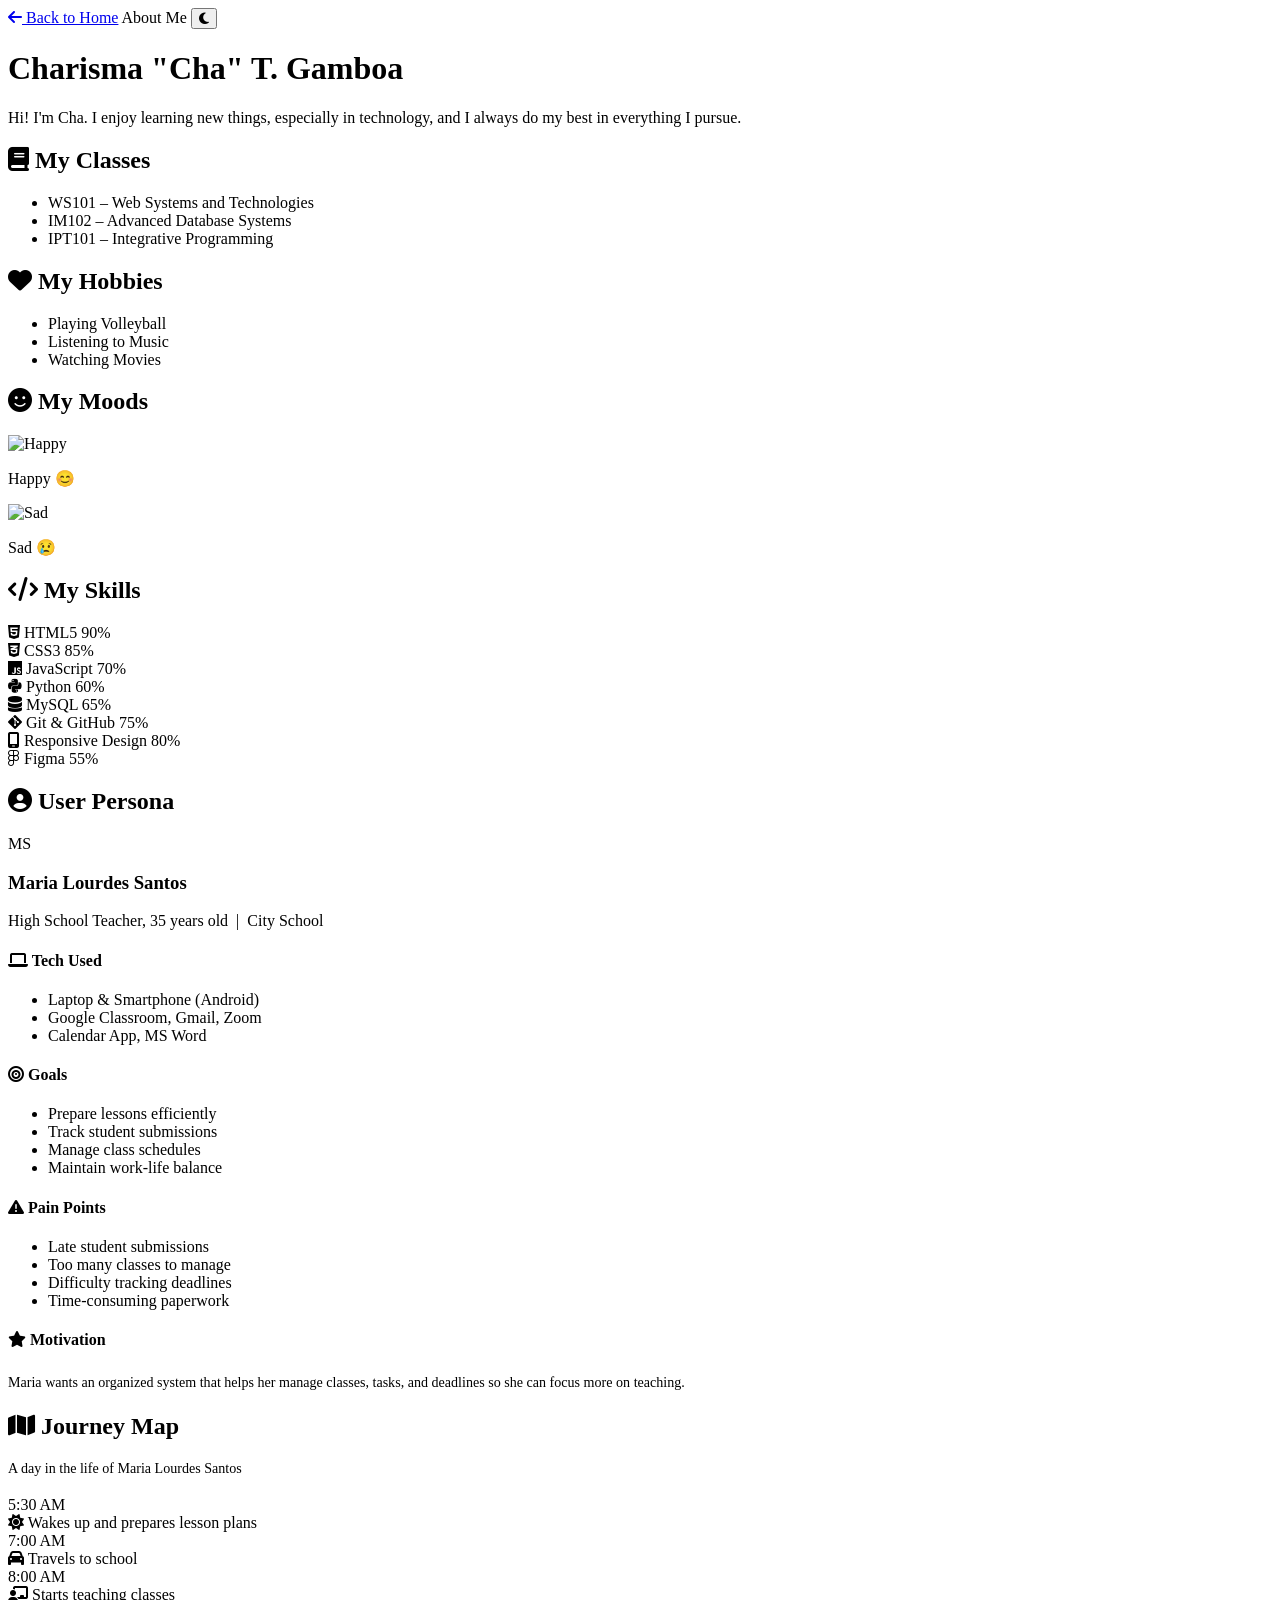
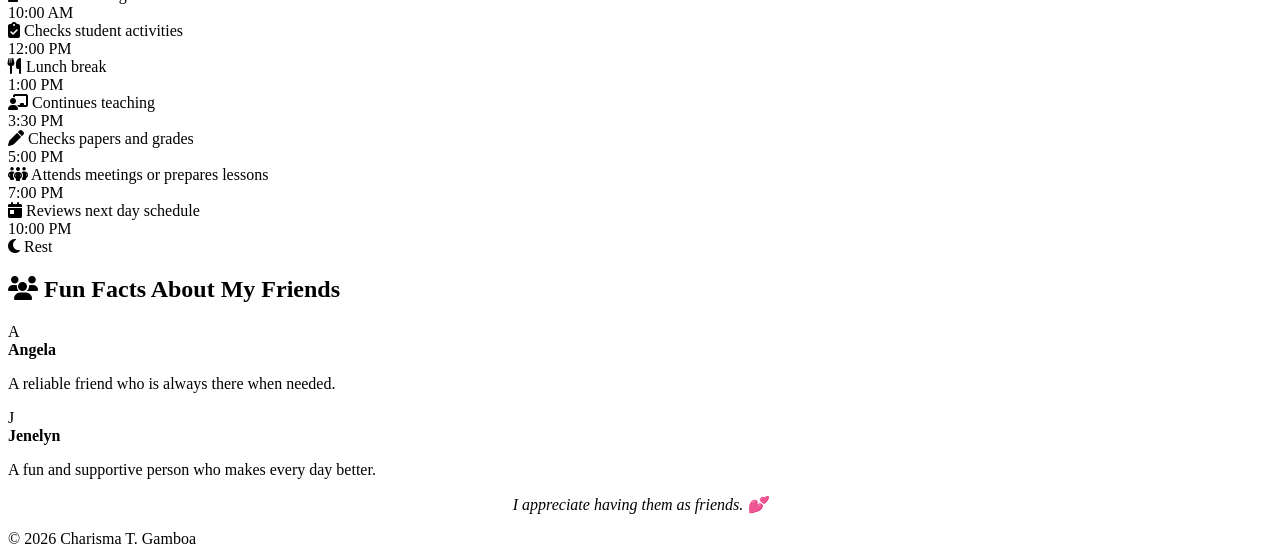
==== about.html @ 109e9622 "Add files via upload" ====
<!DOCTYPE html>
<html lang="en">
<head>
  <meta charset="UTF-8">
  <title>About Me | Charisma Gamboa</title>
  <meta name="viewport" content="width=device-width, initial-scale=1.0">
  <link rel="stylesheet" href="https://cdnjs.cloudflare.com/ajax/libs/font-awesome/6.4.0/css/all.min.css">
  <link href="https://fonts.googleapis.com/css2?family=Playfair+Display:wght@400;700&family=DM+Sans:wght@300;400;500;600&display=swap" rel="stylesheet">
  <link rel="stylesheet" href="css/style.css">
</head>
<body>

<nav class="subnav">
  <a href="home.html"><i class="fa-solid fa-arrow-left"></i> Back to Home</a>
  <span>About Me</span>
  <button class="theme-toggle-btn sm" id="themeToggleBtn" title="Toggle dark mode">
    <i class="fa-solid fa-moon" id="themeIcon"></i>
  </button>
</nav>

<header class="about-header">
  <img src="assets/myphoto.jpg" alt="Charisma Gamboa" class="about-photo" onerror="this.style.display='none'">
  <h1>Charisma "Cha" T. Gamboa</h1>
  <p>Hi! I'm Cha. I enjoy learning new things, especially in technology, and I always do my best in everything I pursue.</p>
</header>

<main class="about-main">

  <section class="about-section">
    <h2><i class="fa-solid fa-book"></i> My Classes</h2>
    <ul>
      <li>WS101 – Web Systems and Technologies</li>
      <li>IM102 – Advanced Database Systems</li>
      <li>IPT101 – Integrative Programming</li>
    </ul>
  </section>

  <section class="about-section">
    <h2><i class="fa-solid fa-heart"></i> My Hobbies</h2>
    <ul>
      <li>Playing Volleyball</li>
      <li>Listening to Music</li>
      <li>Watching Movies</li>
    </ul>
  </section>

  <section class="about-section">
    <h2><i class="fa-solid fa-face-smile"></i> My Moods</h2>
    <div class="mood-row">
      <div class="mood-card">
        <img src="assets/happy.png" alt="Happy" class="mood-img">
        <p>Happy 😊</p>
      </div>
      <div class="mood-card">
        <img src="assets/sad.png" alt="Sad" class="mood-img">
        <p>Sad 😢</p>
      </div>
    </div>
  </section>

  <section class="about-section">
    <h2><i class="fa-solid fa-code"></i> My Skills</h2>
    <div class="skills-list">
      <div class="skill-item">
        <div class="skill-top">
          <span class="skill-label"><i class="fa-brands fa-html5"></i> HTML5</span>
          <span class="skill-pct">90%</span>
        </div>
        <div class="skill-bar"><div class="skill-fill" style="width:0%" data-w="90%"></div></div>
      </div>
      <div class="skill-item">
        <div class="skill-top">
          <span class="skill-label"><i class="fa-brands fa-css3-alt"></i> CSS3</span>
          <span class="skill-pct">85%</span>
        </div>
        <div class="skill-bar"><div class="skill-fill" style="width:0%" data-w="85%"></div></div>
      </div>
      <div class="skill-item">
        <div class="skill-top">
          <span class="skill-label"><i class="fa-brands fa-js"></i> JavaScript</span>
          <span class="skill-pct">70%</span>
        </div>
        <div class="skill-bar"><div class="skill-fill" style="width:0%" data-w="70%"></div></div>
      </div>
      <div class="skill-item">
        <div class="skill-top">
          <span class="skill-label"><i class="fa-brands fa-python"></i> Python</span>
          <span class="skill-pct">60%</span>
        </div>
        <div class="skill-bar"><div class="skill-fill" style="width:0%" data-w="60%"></div></div>
      </div>
      <div class="skill-item">
        <div class="skill-top">
          <span class="skill-label"><i class="fa-solid fa-database"></i> MySQL</span>
          <span class="skill-pct">65%</span>
        </div>
        <div class="skill-bar"><div class="skill-fill" style="width:0%" data-w="65%"></div></div>
      </div>
      <div class="skill-item">
        <div class="skill-top">
          <span class="skill-label"><i class="fa-brands fa-git-alt"></i> Git & GitHub</span>
          <span class="skill-pct">75%</span>
        </div>
        <div class="skill-bar"><div class="skill-fill" style="width:0%" data-w="75%"></div></div>
      </div>
      <div class="skill-item">
        <div class="skill-top">
          <span class="skill-label"><i class="fa-solid fa-mobile-screen"></i> Responsive Design</span>
          <span class="skill-pct">80%</span>
        </div>
        <div class="skill-bar"><div class="skill-fill" style="width:0%" data-w="80%"></div></div>
      </div>
      <div class="skill-item">
        <div class="skill-top">
          <span class="skill-label"><i class="fa-brands fa-figma"></i> Figma</span>
          <span class="skill-pct">55%</span>
        </div>
        <div class="skill-bar"><div class="skill-fill" style="width:0%" data-w="55%"></div></div>
      </div>
    </div>
  </section>

  <!-- USER PERSONA -->
  <section class="about-section">
    <h2><i class="fa-solid fa-user-circle"></i> User Persona</h2>
    <div class="persona-card">
      <div class="persona-header">
        <div class="persona-avatar">MS</div>
        <div>
          <h3 class="persona-name">Maria Lourdes Santos</h3>
          <p class="persona-role">High School Teacher, 35 years old &nbsp;|&nbsp; City School</p>
        </div>
      </div>
      <div class="persona-grid">
        <div class="persona-block">
          <h4><i class="fa-solid fa-laptop"></i> Tech Used</h4>
          <ul>
            <li>Laptop &amp; Smartphone (Android)</li>
            <li>Google Classroom, Gmail, Zoom</li>
            <li>Calendar App, MS Word</li>
          </ul>
        </div>
        <div class="persona-block">
          <h4><i class="fa-solid fa-bullseye"></i> Goals</h4>
          <ul>
            <li>Prepare lessons efficiently</li>
            <li>Track student submissions</li>
            <li>Manage class schedules</li>
            <li>Maintain work-life balance</li>
          </ul>
        </div>
        <div class="persona-block">
          <h4><i class="fa-solid fa-triangle-exclamation"></i> Pain Points</h4>
          <ul>
            <li>Late student submissions</li>
            <li>Too many classes to manage</li>
            <li>Difficulty tracking deadlines</li>
            <li>Time-consuming paperwork</li>
          </ul>
        </div>
        <div class="persona-block">
          <h4><i class="fa-solid fa-star"></i> Motivation</h4>
          <p style="font-size:.88rem;color:var(--muted);line-height:1.6;">Maria wants an organized system that helps her manage classes, tasks, and deadlines so she can focus more on teaching.</p>
        </div>
      </div>
    </div>
  </section>

  <!-- JOURNEY MAP -->
  <section class="about-section">
    <h2><i class="fa-solid fa-map"></i> Journey Map</h2>
    <p style="font-size:.88rem;color:var(--muted);margin-bottom:1.2rem;">A day in the life of Maria Lourdes Santos</p>
    <div class="journey-list">
      <div class="journey-item">
        <div class="journey-time">5:30 AM</div>
        <div class="journey-dot"></div>
        <div class="journey-desc"><i class="fa-solid fa-sun"></i> Wakes up and prepares lesson plans</div>
      </div>
      <div class="journey-item">
        <div class="journey-time">7:00 AM</div>
        <div class="journey-dot"></div>
        <div class="journey-desc"><i class="fa-solid fa-car"></i> Travels to school</div>
      </div>
      <div class="journey-item">
        <div class="journey-time">8:00 AM</div>
        <div class="journey-dot"></div>
        <div class="journey-desc"><i class="fa-solid fa-chalkboard-teacher"></i> Starts teaching classes</div>
      </div>
      <div class="journey-item">
        <div class="journey-time">10:00 AM</div>
        <div class="journey-dot"></div>
        <div class="journey-desc"><i class="fa-solid fa-clipboard-check"></i> Checks student activities</div>
      </div>
      <div class="journey-item">
        <div class="journey-time">12:00 PM</div>
        <div class="journey-dot"></div>
        <div class="journey-desc"><i class="fa-solid fa-utensils"></i> Lunch break</div>
      </div>
      <div class="journey-item">
        <div class="journey-time">1:00 PM</div>
        <div class="journey-dot"></div>
        <div class="journey-desc"><i class="fa-solid fa-chalkboard-teacher"></i> Continues teaching</div>
      </div>
      <div class="journey-item">
        <div class="journey-time">3:30 PM</div>
        <div class="journey-dot"></div>
        <div class="journey-desc"><i class="fa-solid fa-pen"></i> Checks papers and grades</div>
      </div>
      <div class="journey-item">
        <div class="journey-time">5:00 PM</div>
        <div class="journey-dot"></div>
        <div class="journey-desc"><i class="fa-solid fa-people-group"></i> Attends meetings or prepares lessons</div>
      </div>
      <div class="journey-item">
        <div class="journey-time">7:00 PM</div>
        <div class="journey-dot"></div>
        <div class="journey-desc"><i class="fa-solid fa-calendar-day"></i> Reviews next day schedule</div>
      </div>
      <div class="journey-item last">
        <div class="journey-time">10:00 PM</div>
        <div class="journey-dot"></div>
        <div class="journey-desc"><i class="fa-solid fa-moon"></i> Rest</div>
      </div>
    </div>
  </section>

  <section class="about-section">
    <h2><i class="fa-solid fa-users"></i> Fun Facts About My Friends</h2>
    <div class="friends-grid">
      <div class="friend-card">
        <div class="friend-avatar">A</div>
        <div>
          <b>Angela</b>
          <p>A reliable friend who is always there when needed.</p>
        </div>
      </div>
      <div class="friend-card">
        <div class="friend-avatar">J</div>
        <div>
          <b>Jenelyn</b>
          <p>A fun and supportive person who makes every day better.</p>
        </div>
      </div>
    </div>
    <p style="margin-top:1rem;font-style:italic;color:var(--muted);text-align:center;">I appreciate having them as friends. 💕</p>
  </section>

</main>

<footer>© 2026 Charisma T. Gamboa</footer>
<script src="js/main.js"></script>
<script>
  // Animate skill bars on scroll
  const fills = document.querySelectorAll('.skill-fill');
  const obs = new IntersectionObserver((entries) => {
    entries.forEach(e => {
      if (e.isIntersecting) {
        e.target.style.width = e.target.getAttribute('data-w');
        obs.unobserve(e.target);
      }
    });
  }, { threshold: 0.3 });
  fills.forEach(f => obs.observe(f));
</script>
</body>
</html>
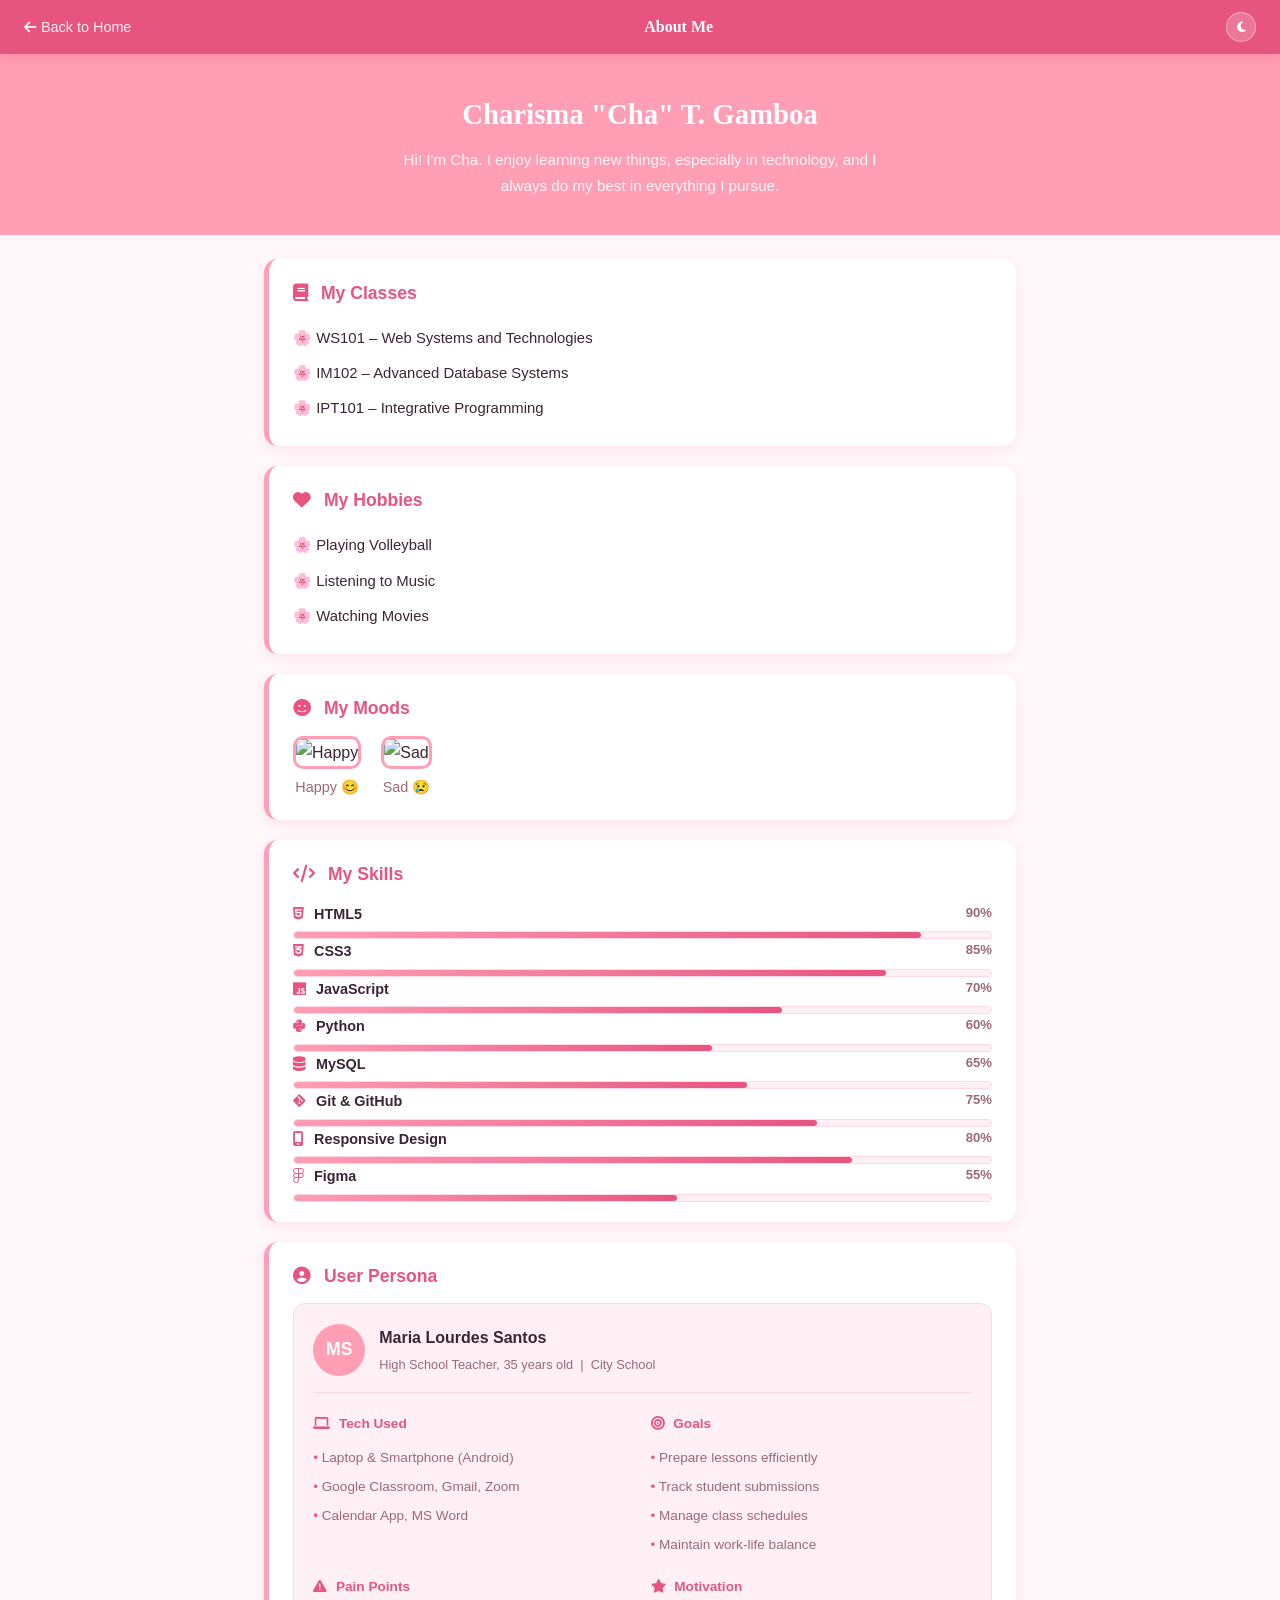
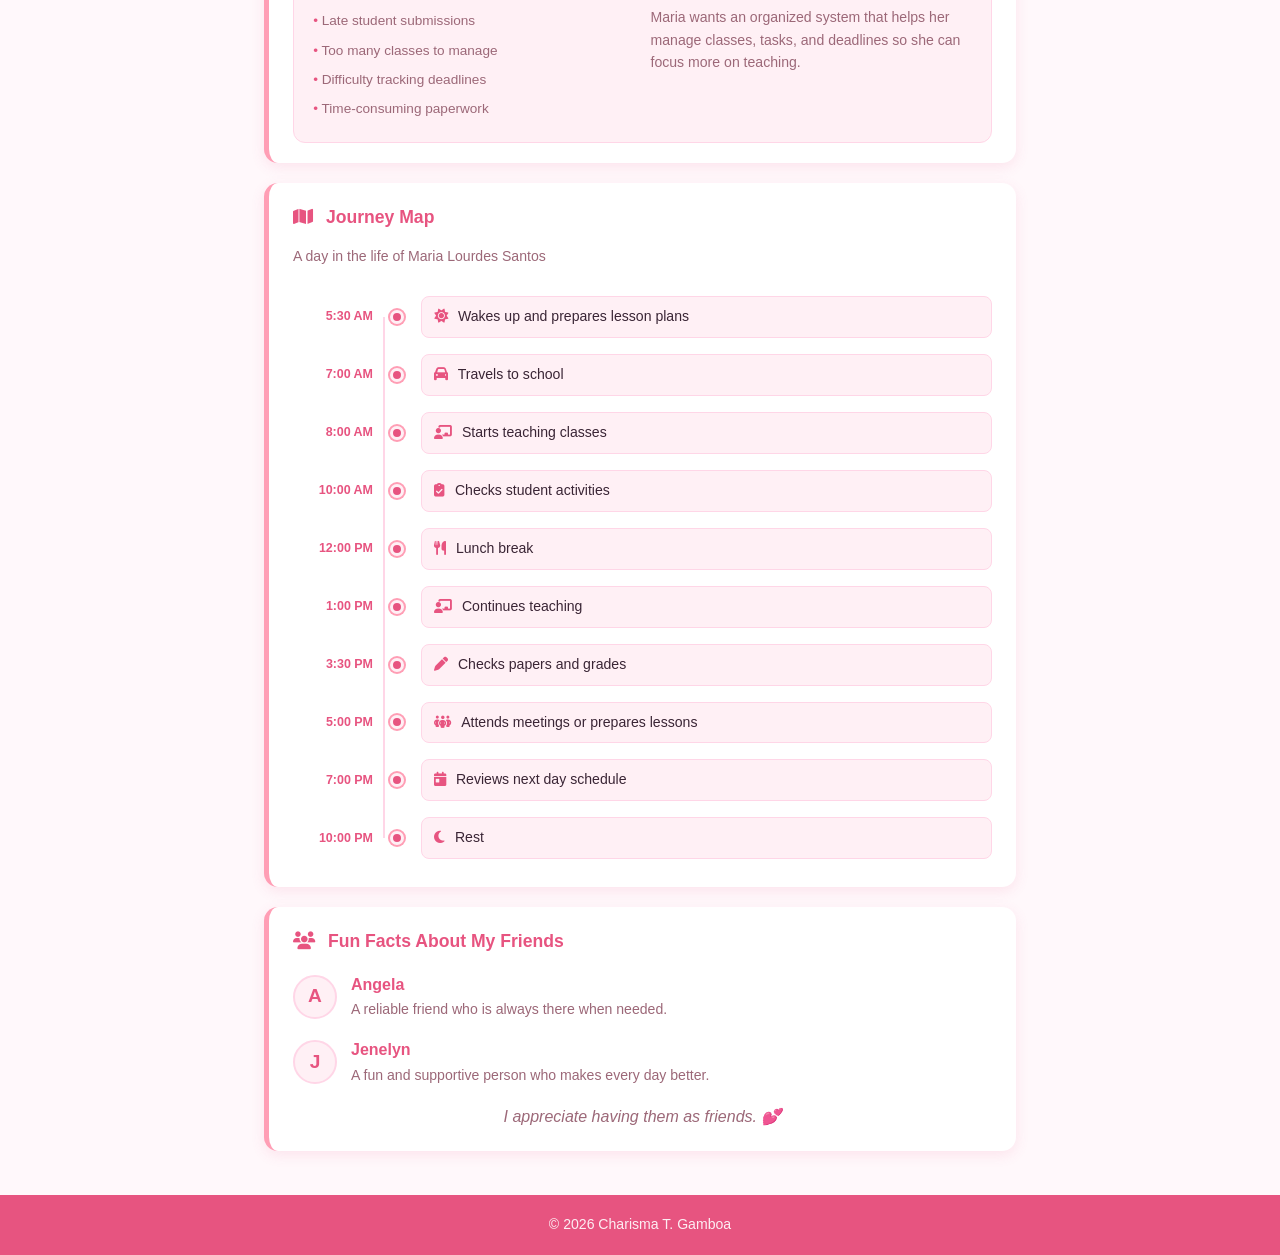
==== commit 6bd535f8: "Fix stylesheet link in about.html" ====
--- a/about.html
+++ b/about.html
@@ -6,7 +6,7 @@
   <meta name="viewport" content="width=device-width, initial-scale=1.0">
   <link rel="stylesheet" href="https://cdnjs.cloudflare.com/ajax/libs/font-awesome/6.4.0/css/all.min.css">
   <link href="https://fonts.googleapis.com/css2?family=Playfair+Display:wght@400;700&family=DM+Sans:wght@300;400;500;600&display=swap" rel="stylesheet">
-  <link rel="stylesheet" href="css/style.css">
+  <link rel="stylesheet" href="style.css">
 </head>
 <body>
 
--- a/style.css
+++ b/style.css
@@ -0,0 +1,582 @@
+/* ================================================
+   CHARISMA T. GAMBOA — PORTFOLIO STYLESHEET
+   ================================================ */
+
+:root {
+  --pink:       #e75480;
+  --pink-light: #ff9eb5;
+  --pink-pale:  #fff0f5;
+  --pink-deep:  #c04070;
+  --pink-border:#ffd6e7;
+  --bg:         #fff8fb;
+  --bg-alt:     #fff0f5;
+  --surface:    #ffffff;
+  --text:       #3a2535;
+  --muted:      #9c6878;
+  --shadow:     rgba(231,84,128,0.12);
+}
+
+body.dark {
+  --bg:         #1a0d14;
+  --bg-alt:     #221019;
+  --surface:    #2d1520;
+  --text:       #fce7f3;
+  --muted:      #d49ab8;
+  --pink-pale:  #2d1520;
+  --pink-border:#4a2038;
+  --shadow:     rgba(231,84,128,0.18);
+}
+
+*, *::before, *::after { box-sizing: border-box; margin: 0; padding: 0; }
+html { scroll-behavior: smooth; }
+
+body {
+  font-family: 'DM Sans', 'Playfair Display', Arial, sans-serif;
+  background: var(--bg);
+  color: var(--text);
+  line-height: 1.7;
+  transition: background 0.3s, color 0.3s;
+}
+
+a { text-decoration: none; color: var(--pink); }
+a:hover { color: var(--pink-deep); }
+img { max-width: 100%; }
+
+/* ---- NAVBAR ---- */
+.topnav {
+  position: sticky; top: 0; z-index: 999;
+  background: var(--pink);
+  display: flex; align-items: center; justify-content: space-between;
+  padding: 14px 32px; gap: 12px;
+  box-shadow: 0 2px 12px rgba(231,84,128,.35);
+  transition: background 0.3s;
+}
+body.dark .topnav { background: #3d1028; }
+
+.brand { font-family: 'Playfair Display', serif; font-size: 1.3rem; color: #fff; font-weight: 700; }
+
+.nav-links { display: flex; gap: 6px; }
+.nav-links a {
+  color: rgba(255,255,255,.85); font-size: .92rem; font-weight: 500;
+  padding: 6px 12px; border-radius: 20px; transition: all .2s;
+}
+.nav-links a:hover { background: rgba(255,255,255,.2); color: #fff; }
+
+.auth-btns { display: flex; gap: 8px; align-items: center; }
+
+.theme-toggle-btn {
+  background: rgba(255,255,255,.2); border: 1.5px solid rgba(255,255,255,.4);
+  border-radius: 50%; width: 34px; height: 34px; cursor: pointer;
+  color: #fff; font-size: .82rem; transition: all .2s;
+  display: flex; align-items: center; justify-content: center;
+}
+.theme-toggle-btn:hover { background: rgba(255,255,255,.35); }
+.theme-toggle-btn.sm { width: 30px; height: 30px; font-size: .75rem; }
+
+.btn-login {
+  padding: 8px 20px; border-radius: 20px; font-size: .88rem; font-weight: 600;
+  cursor: pointer; border: 2px solid #fff; background: transparent; color: #fff;
+  transition: all .2s;
+}
+.btn-login:hover { background: #fff; color: var(--pink); }
+
+.btn-register {
+  padding: 8px 20px; border-radius: 20px; font-size: .88rem; font-weight: 600;
+  cursor: pointer; border: 2px solid #fff; background: #fff; color: var(--pink);
+  transition: all .2s;
+}
+.btn-register:hover { background: var(--pink-deep); color: #fff; border-color: var(--pink-deep); }
+
+.hamburger-btn {
+  display: none; background: none; border: none;
+  color: #fff; font-size: 1.2rem; cursor: pointer;
+}
+
+/* ---- SUBNAV (inner pages) ---- */
+.subnav {
+  display: flex; align-items: center; justify-content: space-between;
+  background: var(--pink); padding: 12px 24px; color: #fff;
+  position: sticky; top: 0; z-index: 100;
+  box-shadow: 0 2px 12px rgba(231,84,128,.3);
+}
+.subnav a { color: rgba(255,255,255,.9); font-size: .9rem; font-weight: 500; transition: color .2s; }
+.subnav a:hover { color: #fff; }
+.subnav span { font-family: 'Playfair Display', serif; font-size: 1rem; color: #fff; font-weight: 600; }
+
+/* ---- HERO ---- */
+.hero {
+  background: linear-gradient(135deg, var(--pink) 0%, var(--pink-light) 60%, #ffd6e7 100%);
+  padding: 80px 32px 64px;
+  display: flex; align-items: center; justify-content: center;
+  gap: 60px; flex-wrap: wrap; text-align: center;
+  position: relative; overflow: hidden;
+}
+.hero-blob {
+  position: absolute; border-radius: 50%; filter: blur(70px); opacity: 0.3; pointer-events: none;
+}
+.b1 { width: 400px; height: 400px; background: #ffadd2; top: -100px; right: -80px; animation: blobFloat 8s ease-in-out infinite; }
+.b2 { width: 280px; height: 280px; background: #ffd6e7; bottom: -60px; left: -60px; animation: blobFloat 10s ease-in-out infinite reverse; }
+@keyframes blobFloat {
+  0%, 100% { transform: translate(0,0) scale(1); }
+  50%       { transform: translate(20px,-20px) scale(1.06); }
+}
+.hero-photo {
+  width: 160px; height: 160px; border-radius: 50%; object-fit: cover;
+  border: 5px solid #fff; box-shadow: 0 8px 32px rgba(0,0,0,.18);
+  position: relative; z-index: 1;
+}
+.hero-text { position: relative; z-index: 1; max-width: 520px; animation: fadeUp .8s ease forwards; }
+@keyframes fadeUp { from { opacity:0; transform:translateY(30px); } to { opacity:1; transform:translateY(0); } }
+.hero-tag { font-size: .82rem; font-weight: 600; color: rgba(255,255,255,.8); letter-spacing: 2px; text-transform: uppercase; margin-bottom: .4rem; }
+.hero-text h1 { font-family: 'Playfair Display', serif; font-size: clamp(1.8rem,5vw,2.8rem); color: #fff; margin-bottom: 10px; }
+.hero-text p  { font-size: 1.05rem; color: rgba(255,255,255,.9); line-height: 1.7; margin-bottom: 24px; }
+.hero-cta {
+  display: inline-block; padding: 12px 32px; background: #fff; color: var(--pink);
+  border-radius: 30px; font-weight: 700; font-size: 1rem; cursor: pointer; border: none;
+  box-shadow: 0 4px 16px rgba(0,0,0,.15); transition: all .2s; font-family: 'DM Sans', sans-serif;
+}
+.hero-cta:hover { transform: translateY(-2px); box-shadow: 0 8px 24px rgba(0,0,0,.2); }
+
+/* ---- SECTION LABELS ---- */
+.section-label { text-align: center; padding: 48px 20px 8px; }
+.section-label h2 { font-family: 'Playfair Display', serif; font-size: 1.9rem; color: var(--pink); }
+.section-label p  { color: var(--muted); margin-top: 6px; font-size: .95rem; }
+.section-label code { background: var(--bg-alt); padding: 2px 6px; border-radius: 4px; font-size: .85rem; color: var(--pink-deep); }
+.divider { width: 60px; height: 3px; background: var(--pink-light); border-radius: 4px; margin: 12px auto 36px; }
+.section-alt { background: var(--bg-alt); }
+
+/* ---- ABOUT GRID ---- */
+.about-grid {
+  display: flex; flex-wrap: wrap; gap: 20px;
+  max-width: 900px; margin: 0 auto 24px; padding: 0 24px; justify-content: center;
+}
+.info-card {
+  background: var(--surface); border-radius: 14px; padding: 22px 28px;
+  flex: 1 1 250px; max-width: 340px;
+  border-left: 5px solid var(--pink-light);
+  box-shadow: 0 4px 16px var(--shadow);
+  transition: transform .25s;
+}
+.info-card:hover { transform: translateY(-4px); }
+.info-card h3 { color: var(--pink); margin-bottom: 12px; font-size: 1rem; font-weight: 600; }
+.info-card h3 i { margin-right: 6px; }
+.info-card ul { list-style: none; }
+.info-card ul li { padding: 5px 0; font-size: .93rem; color: var(--text); }
+.info-card ul li::before { content: '🌸 '; }
+
+/* ---- ACT CARDS ---- */
+.cards-row {
+  display: flex; flex-wrap: wrap; gap: 20px;
+  max-width: 860px; margin: 0 auto 24px; padding: 0 24px; justify-content: center;
+}
+.act-card {
+  background: var(--surface); border-radius: 16px; padding: 28px 24px;
+  flex: 1 1 220px; max-width: 260px; text-align: center;
+  box-shadow: 0 4px 18px var(--shadow); transition: all .25s;
+}
+.act-card:hover { transform: translateY(-4px); box-shadow: 0 10px 28px rgba(231,84,128,.2); }
+.act-icon { font-size: 2.4rem; margin-bottom: 12px; }
+.act-card h3 { color: var(--pink); font-size: 1.05rem; margin-bottom: 8px; }
+.act-card p  { font-size: .87rem; color: var(--muted); line-height: 1.5; }
+.lock-badge {
+  display: inline-block; margin-top: 14px; padding: 5px 14px;
+  border-radius: 20px; font-size: .78rem; font-weight: 600;
+  background: var(--pink-pale); color: var(--pink);
+}
+
+/* ---- PROJECTS ROW (JSON) ---- */
+.projects-row {
+  display: flex; flex-wrap: wrap; gap: 20px;
+  max-width: 1000px; margin: 0 auto 40px; padding: 0 24px; justify-content: center;
+}
+.project-json-card {
+  background: var(--surface); border-radius: 16px; padding: 1.5rem;
+  flex: 1 1 220px; max-width: 280px;
+  box-shadow: 0 4px 18px var(--shadow);
+  border-top: 4px solid var(--pink);
+  transition: transform .25s, box-shadow .25s;
+}
+.project-json-card.purple { border-top-color: #a78bfa; }
+.project-json-card.teal   { border-top-color: #2dd4bf; }
+.project-json-card.blue   { border-top-color: #60a5fa; }
+.project-json-card.pink   { border-top-color: var(--pink); }
+.project-json-card:hover  { transform: translateY(-5px); box-shadow: 0 12px 30px var(--shadow); }
+.pj-icon { font-size: 1.5rem; color: var(--pink); margin-bottom: .5rem; }
+.pj-title { font-weight: 600; font-size: .95rem; margin-bottom: .4rem; color: var(--text); }
+.pj-desc  { font-size: .83rem; color: var(--muted); margin-bottom: .8rem; line-height: 1.5; }
+.pj-tags  { display: flex; flex-wrap: wrap; gap: .3rem; }
+.pj-tag {
+  font-size: .7rem; font-weight: 500;
+  background: var(--pink-pale); color: var(--pink-deep);
+  padding: 2px 8px; border-radius: 20px; border: 1px solid var(--pink-border);
+}
+.pj-status {
+  font-size: .72rem; font-weight: 600; padding: 3px 9px;
+  border-radius: 20px; margin-bottom: .5rem; display: inline-block;
+}
+.status-done { background: #d1fae5; color: #065f46; }
+.status-wip  { background: #fef3c7; color: #92400e; }
+body.dark .status-done { background: #064e3b; color: #6ee7b7; }
+body.dark .status-wip  { background: #451a03; color: #fcd34d; }
+
+/* ---- STORY PREVIEW ---- */
+.story-preview-wrap { max-width: 700px; margin: 0 auto 24px; padding: 0 24px; }
+.story-strip {
+  background: var(--surface); border-radius: 16px; padding: 28px 32px;
+  box-shadow: 0 4px 16px var(--shadow); text-align: center;
+}
+.story-icon { font-size: 3rem; color: var(--pink); margin-bottom: 12px; }
+.story-strip h3 { font-family: 'Playfair Display', serif; font-size: 1.4rem; color: var(--pink); margin-bottom: 8px; }
+.story-strip p  { color: var(--muted); font-size: .95rem; font-style: italic; }
+.story-dots { display: flex; justify-content: center; gap: 8px; margin-top: 16px; }
+.story-dots span { width: 10px; height: 10px; border-radius: 50%; background: var(--pink-light); display: inline-block; }
+.story-dots span:first-child { background: var(--pink); }
+
+/* ---- CTA BANNER ---- */
+.cta-banner {
+  background: linear-gradient(135deg, var(--pink-deep), var(--pink));
+  padding: 52px 24px; text-align: center;
+}
+.cta-banner h2 { font-family: 'Playfair Display', serif; font-size: 2rem; color: #fff; margin-bottom: 10px; }
+.cta-banner p  { color: rgba(255,255,255,.85); margin-bottom: 28px; font-size: 1rem; }
+.cta-btns { display: flex; gap: 16px; justify-content: center; flex-wrap: wrap; }
+.cta-btns button { padding: 13px 34px; border-radius: 30px; font-size: 1rem; font-weight: 700; cursor: pointer; transition: all .2s; border: 2px solid #fff; font-family: 'DM Sans', sans-serif; }
+.cta-primary   { background: #fff; color: var(--pink); }
+.cta-primary:hover { background: var(--pink-pale); }
+.cta-secondary { background: transparent; color: #fff; }
+.cta-secondary:hover { background: rgba(255,255,255,.15); }
+
+/* ---- FOOTER ---- */
+footer {
+  background: var(--pink); color: rgba(255,255,255,.9);
+  text-align: center; padding: 18px; font-size: .88rem;
+}
+body.dark footer { background: #3d1028; }
+
+/* ---- MODAL ---- */
+.modal-overlay {
+  display: none; position: fixed; inset: 0; z-index: 1000;
+  background: rgba(58,37,53,.55); backdrop-filter: blur(4px);
+  align-items: center; justify-content: center;
+}
+.modal-overlay.active { display: flex; }
+.modal-box {
+  background: var(--surface); border-radius: 20px; padding: 36px 32px;
+  width: 100%; max-width: 420px; box-shadow: 0 20px 60px rgba(0,0,0,.25);
+  border-top: 6px solid var(--pink-light); position: relative;
+  animation: popIn .3s ease; max-height: 90vh; overflow-y: auto;
+}
+@keyframes popIn { from { transform: scale(.92) translateY(20px); opacity: 0; } to { transform: scale(1) translateY(0); opacity: 1; } }
+.modal-close {
+  position: absolute; top: 14px; right: 18px; font-size: 1.4rem;
+  color: var(--muted); cursor: pointer; background: none; border: none; line-height: 1;
+}
+.modal-close:hover { color: var(--pink); }
+.modal-tabs { display: flex; margin-bottom: 28px; border-radius: 10px; overflow: hidden; border: 2px solid var(--pink-light); }
+.modal-tab {
+  flex: 1; padding: 10px; text-align: center; cursor: pointer; font-weight: 600;
+  font-size: .93rem; background: var(--surface); color: var(--muted); border: none; transition: all .2s;
+  font-family: 'DM Sans', sans-serif;
+}
+.modal-tab.active { background: var(--pink); color: #fff; }
+.modal-form { display: none; }
+.modal-form.active { display: block; }
+.modal-form h2 { font-family: 'Playfair Display', serif; text-align: center; color: var(--pink); font-size: 1.5rem; margin-bottom: 20px; }
+.modal-form label { display: block; font-weight: 500; margin-top: 14px; font-size: .9rem; color: var(--text); }
+.modal-form input {
+  width: 100%; padding: 11px 14px; margin-top: 6px;
+  border: 2px solid var(--pink-border); border-radius: 10px; font-size: .95rem;
+  outline: none; transition: border-color .2s; font-family: 'DM Sans', sans-serif;
+  background: var(--bg); color: var(--text);
+}
+.modal-form input:focus { border-color: var(--pink); }
+.modal-form input.error { border-color: #e74c3c; }
+.submit-btn {
+  width: 100%; margin-top: 20px; padding: 13px; background: var(--pink); color: #fff;
+  border: none; border-radius: 25px; font-size: 1rem; font-weight: 700; cursor: pointer;
+  transition: background .2s; font-family: 'DM Sans', sans-serif;
+}
+.submit-btn:hover { background: var(--pink-deep); }
+.switch-link { text-align: center; margin-top: 14px; font-size: .87rem; color: var(--muted); }
+.switch-link a { color: var(--pink); font-weight: 600; cursor: pointer; }
+
+.pw-wrap { position: relative; }
+.pw-wrap input { padding-right: 2.8rem; }
+.eye-btn {
+  position: absolute; right: .8rem; top: 50%; transform: translateY(-50%);
+  background: none; border: none; color: var(--muted); cursor: pointer; font-size: .9rem;
+  transition: color .2s;
+}
+.eye-btn:hover { color: var(--pink); }
+
+.form-error { display: block; font-size: .78rem; color: #e74c3c; min-height: 1rem; margin-top: 3px; }
+.login-err  { text-align: center; font-size: .85rem; font-weight: 500; }
+
+.google-divider { display: flex; align-items: center; gap: 10px; margin: 18px 0; }
+.google-divider hr { flex: 1; border: none; border-top: 1px solid var(--pink-border); }
+.google-divider span { color: var(--muted); font-size: .82rem; }
+.google-btn {
+  width: 100%; padding: 11px; border-radius: 25px; border: 2px solid var(--pink-border);
+  background: var(--surface); font-size: .93rem; font-weight: 600; cursor: pointer;
+  display: flex; align-items: center; justify-content: center; gap: 10px;
+  color: var(--muted); transition: background .2s; font-family: 'DM Sans', sans-serif;
+}
+.google-btn:hover { background: var(--bg-alt); }
+
+.otp-title { font-family: 'Playfair Display', serif; color: var(--pink); font-size: 1.4rem; text-align: center; margin-bottom: 8px; }
+.otp-sub   { text-align: center; color: var(--muted); font-size: .9rem; margin-bottom: 16px; }
+.otp-box {
+  background: var(--pink-pale); border: 2px dashed var(--pink-light); border-radius: 10px;
+  padding: 12px; text-align: center; font-weight: 700; color: var(--pink);
+  margin-bottom: 16px; font-size: 1.1rem;
+}
+
+/* ---- HOME HEADER ---- */
+.home-header {
+  background: linear-gradient(135deg, var(--pink) 0%, var(--pink-light) 100%);
+  padding: 28px 24px; text-align: center; position: relative;
+  box-shadow: 0 4px 20px var(--shadow);
+  display: flex; align-items: center; justify-content: center; gap: 2rem;
+}
+body.dark .home-header { background: linear-gradient(135deg, #3d1028 0%, #5a1a3a 100%); }
+.home-header h1 { font-family: 'Playfair Display', serif; font-size: clamp(1.4rem,5vw,2rem); color: #fff; letter-spacing: .04em; }
+.home-header p  { color: rgba(255,255,255,.85); font-size: .9rem; font-weight: 600; }
+.logout-btn {
+  background: #fff; color: var(--pink); border: 2px solid var(--pink);
+  padding: 7px 16px; border-radius: 20px; font-weight: 700; font-size: 13px;
+  cursor: pointer; transition: all .2s; font-family: 'DM Sans', sans-serif;
+}
+.logout-btn:hover { background: var(--pink); color: #fff; }
+.page-title { text-align: center; margin-bottom: 36px; }
+.page-title h2 { font-family: 'Playfair Display', serif; font-size: 1.75rem; color: var(--pink-deep); }
+.page-title p  { color: var(--muted); font-size: .95rem; margin-top: 6px; }
+
+/* ---- ACCORDION ---- */
+.accordion { display: flex; flex-direction: column; gap: 18px; }
+.panel {
+  background: var(--surface); border-radius: 18px;
+  box-shadow: 0 4px 20px var(--shadow); overflow: hidden;
+  border: 2px solid transparent; transition: border-color .3s;
+}
+.panel.open { border-color: var(--pink-light); }
+.panel-header {
+  display: flex; align-items: center; justify-content: space-between;
+  padding: 20px 24px; cursor: pointer; user-select: none; gap: 12px; transition: background .2s;
+}
+.panel-header:hover { background: var(--pink-pale); }
+.panel-left { display: flex; align-items: center; gap: 16px; }
+.panel-icon { width: 48px; height: 48px; border-radius: 14px; display: flex; align-items: center; justify-content: center; font-size: 1.3rem; flex-shrink: 0; }
+.prelim-icon  { background: #ffe4ef; color: #e75480; }
+.midterm-icon { background: #fde8f3; color: #c42d72; }
+.finals-icon  { background: #fbd5e8; color: #a0235c; }
+body.dark .prelim-icon  { background: #4d1a2e; color: #f9a8d4; }
+body.dark .midterm-icon { background: #3d1022; color: #f472b6; }
+body.dark .finals-icon  { background: #350e1c; color: #ec4899; }
+.panel-title h3 { font-family: 'Playfair Display', serif; font-size: 1.15rem; color: var(--pink-deep); }
+.panel-title span { font-size: .8rem; color: var(--muted); font-weight: 600; }
+body.dark .panel-title h3 { color: var(--pink-light); }
+.chevron { color: var(--pink); font-size: 1rem; transition: transform .35s cubic-bezier(.4,0,.2,1); flex-shrink: 0; }
+.panel.open .chevron { transform: rotate(180deg); }
+.panel-body { max-height: 0; overflow: hidden; transition: max-height .45s cubic-bezier(.4,0,.2,1); }
+.panel.open .panel-body { max-height: 600px; }
+.panel-inner { padding: 0 24px 24px; border-top: 1px solid var(--pink-border); }
+.activity-grid { display: grid; grid-template-columns: repeat(auto-fill,minmax(180px,1fr)); gap: 12px; margin-top: 16px; }
+.activity-card {
+  background: var(--pink-pale); border: 1.5px solid var(--pink-border); border-radius: 12px;
+  padding: 16px 14px; text-decoration: none; color: var(--text);
+  transition: all .22s; display: flex; align-items: center; gap: 10px;
+  font-weight: 600; font-size: .9rem;
+}
+.activity-card:hover { background: var(--pink); color: #fff; border-color: var(--pink); transform: translateY(-2px); box-shadow: 0 6px 16px var(--shadow); }
+.activity-card i { font-size: 1.1rem; width: 22px; text-align: center; }
+.tba-badge { display: inline-block; margin-top: 16px; background: var(--bg-alt); color: var(--muted); border: 1.5px dashed var(--pink-border); border-radius: 10px; padding: 12px 20px; font-size: .88rem; font-weight: 600; width: 100%; text-align: center; }
+
+/* ---- ABOUT PAGE ---- */
+.about-header {
+  background: var(--pink-light); text-align: center; padding: 36px 24px; color: white;
+}
+body.dark .about-header { background: #3d1028; }
+.about-photo { width: 140px; height: 140px; border-radius: 50%; object-fit: cover; border: 4px solid #fff; margin-bottom: 12px; }
+.about-header h1 { font-family: 'Playfair Display', serif; font-size: 1.8rem; margin-bottom: 8px; }
+.about-header p  { font-size: .95rem; opacity: .9; max-width: 500px; margin: 0 auto; }
+.about-main  { max-width: 800px; margin: 0 auto; padding: 24px; }
+.about-section {
+  background: var(--surface); border-radius: 14px; padding: 20px 24px;
+  margin-bottom: 20px; border-left: 5px solid var(--pink-light);
+  box-shadow: 0 4px 14px var(--shadow);
+}
+.about-section h2 { color: var(--pink); margin-bottom: 12px; font-size: 1.1rem; font-weight: 600; }
+.about-section h2 i { margin-right: 8px; }
+.about-section ul { list-style: none; }
+.about-section ul li { padding: 5px 0; font-size: .93rem; color: var(--text); }
+.about-section ul li::before { content: '🌸 '; }
+.mood-row { display: flex; gap: 20px; flex-wrap: wrap; margin-top: 12px; }
+.mood-card { text-align: center; }
+.mood-img { width: 100px; border-radius: 10px; border: 3px solid var(--pink-light); }
+.mood-card p { margin-top: 6px; font-size: .9rem; color: var(--muted); }
+.friends-grid { display: flex; flex-direction: column; gap: 14px; margin-top: 14px; }
+.friend-card { display: flex; align-items: center; gap: 14px; }
+.friend-avatar {
+  width: 44px; height: 44px; border-radius: 50%; background: var(--pink-pale);
+  color: var(--pink); font-weight: 700; font-size: 1.2rem;
+  display: flex; align-items: center; justify-content: center; flex-shrink: 0;
+  border: 2px solid var(--pink-border);
+}
+.friend-card b { color: var(--pink); }
+.friend-card p { font-size: .88rem; color: var(--muted); }
+
+/* ---- STORY PAGE ---- */
+.story-box {
+  background: var(--surface); max-width: 600px; width: 100%;
+  padding: 40px 36px; border-radius: 24px;
+  box-shadow: 0 12px 40px var(--shadow); text-align: center;
+  border-top: 5px solid var(--pink-light);
+}
+.story-progress { font-size: .8rem; color: var(--muted); margin-bottom: 12px; font-weight: 600; }
+.story-icon-wrap { font-size: 3.5rem; margin-bottom: 16px; }
+.story-box h2 { font-family: 'Playfair Display', serif; color: var(--pink); margin-bottom: 12px; font-size: 1.5rem; }
+.story-box p  { font-size: 1.05rem; color: var(--text); line-height: 1.7; margin-bottom: 24px; }
+.story-nav-btns { display: flex; gap: 12px; justify-content: center; margin-bottom: 12px; }
+.story-nav-btns button, .close-btn {
+  padding: 10px 22px; border: none; border-radius: 20px; font-weight: 600;
+  cursor: pointer; font-size: .9rem; transition: all .2s; font-family: 'DM Sans', sans-serif;
+}
+.prev { background: #f1f1f1; color: #555; }
+.prev:hover { background: #e0e0e0; }
+.next { background: var(--pink-light); color: white; }
+.next:hover { background: var(--pink); }
+.close-btn { background: var(--pink); color: white; display: block; width: 100%; }
+.close-btn:hover { background: var(--pink-deep); }
+body.dark .prev { background: #4a2038; color: var(--muted); }
+
+/* ---- PROJECT PAGE ---- */
+.project-main { max-width: 900px; margin: 0 auto; padding: 0 24px 40px; }
+.media-grid   { display: grid; grid-template-columns: repeat(auto-fit, minmax(280px, 1fr)); gap: 24px; }
+.media-card {
+  background: var(--surface); border-radius: 14px; padding: 24px;
+  border-left: 5px solid var(--pink-light); box-shadow: 0 4px 14px var(--shadow);
+}
+.media-card h3 { color: var(--pink); margin-bottom: 8px; font-size: 1rem; }
+.media-card h3 i { margin-right: 8px; }
+
+/* ---- TOOLS (assistance / quiz) ---- */
+.tool-main { max-width: 620px; margin: 40px auto 60px; padding: 0 20px; }
+.tool-card {
+  background: var(--surface); border-radius: 18px; padding: 32px 28px;
+  box-shadow: 0 4px 24px var(--shadow); border-top: 5px solid var(--pink-light);
+}
+.tool-card h2 { color: var(--pink); text-align: center; margin-bottom: 6px; font-size: 1.3rem; }
+.tool-sub { text-align: center; color: var(--muted); margin-bottom: 24px; font-size: .9rem; }
+.timer-text { font-weight: 700; color: var(--pink); }
+.quiz-progress-bar { height: 6px; background: var(--pink-pale); border-radius: 10px; margin-bottom: 20px; }
+.quiz-progress-fill { height: 100%; background: linear-gradient(90deg, var(--pink-light), var(--pink)); border-radius: 10px; transition: width 1s linear; }
+.qa-item { margin-bottom: 20px; padding-bottom: 18px; border-bottom: 1px solid var(--pink-border); }
+.qa-question { font-weight: 600; margin-bottom: 8px; color: var(--text); }
+.qa-input-row { display: flex; gap: 8px; }
+.qa-input-row input { flex: 1; padding: 8px 12px; border: 2px solid var(--pink-border); border-radius: 8px; outline: none; font-family: 'DM Sans', sans-serif; background: var(--bg); color: var(--text); transition: border-color .2s; }
+.qa-input-row input:focus { border-color: var(--pink); }
+.qa-input-row button { padding: 8px 16px; background: var(--pink); color: #fff; border: none; border-radius: 8px; cursor: pointer; font-weight: 600; transition: background .2s; font-family: 'DM Sans', sans-serif; }
+.qa-input-row button:hover { background: var(--pink-deep); }
+.feedback { margin-top: 6px; font-size: .88rem; font-weight: 600; min-height: 1.2rem; }
+.progress-bar-wrap { height: 8px; background: var(--pink-pale); border-radius: 10px; margin: 16px 0 8px; }
+.progress-bar { height: 100%; background: linear-gradient(90deg, var(--pink-light), var(--pink)); border-radius: 10px; transition: width .5s; }
+.progress-text { font-size: .88rem; color: var(--muted); text-align: center; }
+.link-btn { display: inline-block; margin-top: 16px; color: var(--pink); font-weight: 600; font-size: .9rem; }
+.quiz-question { margin-bottom: 18px; padding-bottom: 14px; border-bottom: 1px solid var(--pink-border); }
+.quiz-question p { font-weight: 600; margin-bottom: 8px; color: var(--text); }
+.radio-opt { display: block; padding: 6px 0; cursor: pointer; font-size: .92rem; color: var(--text); }
+.radio-opt input { margin-right: 8px; accent-color: var(--pink); }
+#submitQuizBtn { margin-top: 8px; padding: 12px 30px; background: var(--pink); color: #fff; border: none; border-radius: 25px; font-weight: 700; font-size: 1rem; cursor: pointer; transition: background .2s; font-family: 'DM Sans', sans-serif; }
+#submitQuizBtn:hover { background: var(--pink-deep); }
+#submitQuizBtn:disabled { background: #ccc; cursor: not-allowed; }
+.quiz-result { margin-top: 16px; font-weight: 700; font-size: 1rem; text-align: center; color: var(--pink); min-height: 1.5rem; }
+
+/* ---- USER PERSONA ---- */
+.persona-card { background: var(--bg-alt); border-radius: 12px; padding: 1.2rem; border: 1px solid var(--pink-border); }
+.persona-header { display: flex; align-items: center; gap: 14px; margin-bottom: 1.2rem; padding-bottom: 1rem; border-bottom: 1px solid var(--pink-border); }
+.persona-avatar { width: 52px; height: 52px; border-radius: 50%; background: var(--pink-light); color: white; font-weight: 700; font-size: 1.1rem; display: flex; align-items: center; justify-content: center; flex-shrink: 0; }
+.persona-name { font-weight: 700; font-size: 1rem; color: var(--text); margin-bottom: 3px; }
+.persona-role { font-size: .8rem; color: var(--muted); }
+.persona-grid { display: grid; grid-template-columns: 1fr 1fr; gap: 1rem; }
+.persona-block h4 { font-size: .85rem; font-weight: 700; color: var(--pink); margin-bottom: .5rem; }
+.persona-block h4 i { margin-right: 5px; }
+.persona-block ul { list-style: none; }
+.persona-block ul li { font-size: .85rem; color: var(--muted); padding: 3px 0; }
+.persona-block ul li::before { content: '• '; color: var(--pink); }
+
+/* ---- JOURNEY MAP ---- */
+.journey-list { display: flex; flex-direction: column; position: relative; padding-left: 0; }
+.journey-item { display: grid; grid-template-columns: 80px 24px 1fr; align-items: center; gap: 12px; position: relative; padding: 8px 0; }
+.journey-item:not(.last)::after { content: ''; position: absolute; left: 91px; top: 50%; bottom: -50%; width: 2px; background: var(--pink-border); transform: translateX(-50%); }
+.journey-time { font-size: .78rem; font-weight: 700; color: var(--pink); text-align: right; white-space: nowrap; }
+.journey-dot { width: 14px; height: 14px; border-radius: 50%; background: var(--pink); border: 3px solid var(--pink-pale); box-shadow: 0 0 0 2px var(--pink-light); flex-shrink: 0; justify-self: center; }
+.journey-desc { font-size: .88rem; color: var(--text); background: var(--bg-alt); padding: 8px 12px; border-radius: 8px; border: 1px solid var(--pink-border); }
+.journey-desc i { color: var(--pink); margin-right: 6px; }
+
+/* ---- USER PERSONA ---- */ { display: flex; flex-direction: column; gap: 14px; margin-top: 8px; }
+.skill-item {}
+.skill-top { display: flex; justify-content: space-between; margin-bottom: 5px; }
+.skill-label { font-size: .9rem; font-weight: 600; color: var(--text); }
+.skill-label i { margin-right: 6px; color: var(--pink); }
+.skill-pct { font-size: .82rem; color: var(--muted); font-weight: 600; }
+.skill-bar { height: 8px; background: var(--pink-pale); border-radius: 10px; overflow: hidden; border: 1px solid var(--pink-border); }
+.skill-fill { height: 100%; background: linear-gradient(90deg, var(--pink-light), var(--pink)); border-radius: 10px; width: 0; transition: width 1.2s cubic-bezier(0.4,0,0.2,1); }
+
+/* ---- SKILLS (about page) ---- */
+.reveal { opacity: 0; transform: translateY(24px); transition: opacity .7s ease, transform .7s ease; }
+.reveal.visible { opacity: 1; transform: translateY(0); }
+
+/* ---- CONTACT PAGE ---- */
+.contact-info-card {
+  background: var(--surface); border-radius: 14px; padding: 24px;
+  border-left: 5px solid var(--pink-light); box-shadow: 0 4px 14px var(--shadow);
+}
+.contact-info-card h2 { color: var(--pink); margin-bottom: 6px; font-size: 1.2rem; }
+.contact-info-card h2 i { margin-right: 8px; }
+.contact-info-card > p { color: var(--muted); font-size: .9rem; margin-bottom: 1.2rem; }
+.contact-links-list { display: flex; flex-direction: column; gap: 10px; }
+.contact-link-item {
+  display: flex; align-items: center; gap: 10px;
+  font-size: .9rem; color: var(--muted); padding: 8px 12px;
+  background: var(--bg-alt); border-radius: 8px; border: 1px solid var(--pink-border);
+}
+.contact-link-item i { color: var(--pink); width: 18px; text-align: center; }
+.form-field { display: flex; flex-direction: column; gap: 4px; margin-bottom: 14px; }
+.form-field label { font-size: .85rem; font-weight: 600; color: var(--muted); }
+.form-field input, .form-field textarea {
+  padding: 10px 12px; border: 1.5px solid var(--pink-border); border-radius: 8px;
+  background: var(--bg); color: var(--text); font-family: 'DM Sans', sans-serif;
+  font-size: .92rem; outline: none; transition: border-color .2s; resize: vertical;
+}
+.form-field input:focus, .form-field textarea:focus { border-color: var(--pink); box-shadow: 0 0 0 3px rgba(231,84,128,.1); }
+.form-field input.input-error, .form-field textarea.input-error { border-color: #e74c3c; }
+.field-error { font-size: .78rem; color: #e74c3c; min-height: .9rem; }
+.contact-submit-btn {
+  width: 100%; padding: 12px; background: var(--pink); color: #fff;
+  border: none; border-radius: 25px; font-size: 1rem; font-weight: 700;
+  cursor: pointer; transition: background .2s; font-family: 'DM Sans', sans-serif;
+  display: flex; align-items: center; justify-content: center; gap: 8px;
+}
+.contact-submit-btn:hover { background: var(--pink-deep); }
+.contact-success {
+  margin-top: 14px; padding: 12px 16px; background: #d1fae5; color: #065f46;
+  border-radius: 10px; font-size: .9rem; font-weight: 600;
+  display: flex; align-items: center; gap: 8px;
+}
+body.dark .contact-success { background: #064e3b; color: #6ee7b7; }
+
+/* ---- CONTACT PAGE ---- */
+@media (max-width: 700px) {
+  .topnav { padding: 12px 16px; }
+  .nav-links { display: none; }
+  .nav-links.open { display: flex; flex-direction: column; position: absolute; top: 58px; left: 0; right: 0; background: var(--pink); padding: 10px 20px; z-index: 100; }
+  .hamburger-btn { display: block; }
+  .hero { padding: 60px 20px 40px; gap: 30px; }
+  .about-grid { padding: 0 12px; }
+  .cards-row { padding: 0 12px; }
+  .projects-row { padding: 0 12px; }
+  .modal-box { padding: 24px 18px; }
+  .story-box { padding: 28px 20px; }
+  .tool-card { padding: 24px 18px; }
+  .qa-input-row { flex-direction: column; }
+}
